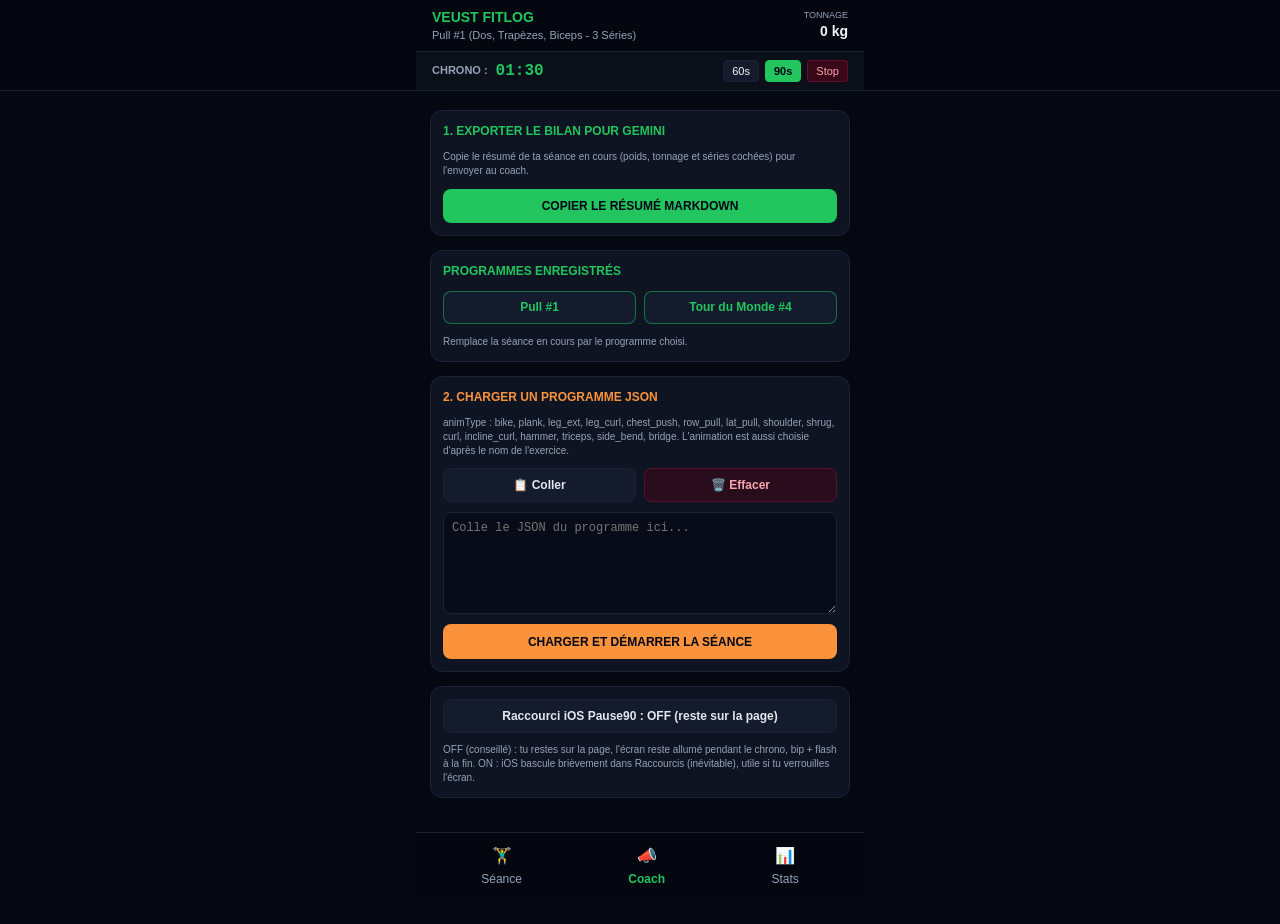
==== coach.html @ 62d5b499 "Add files via upload" ====
<!DOCTYPE html>
<html lang="fr">
<head>
<meta charset="UTF-8">
<meta name="viewport" content="width=device-width, initial-scale=1, viewport-fit=cover">
<title>Veust FitLog - Coach</title>
<link rel="stylesheet" href="style.css">
</head>
<body>
<main>
  <div class="card">
    <h2 class="c-title-green">1. Exporter le bilan pour Gemini</h2>
    <p class="hint">Copie le résumé de ta séance en cours (poids, tonnage et séries cochées) pour l'envoyer au coach.</p>
    <button onclick="copyMd()" class="btn-full btn-green">Copier le résumé Markdown</button>
    <p id="cf" class="msg" style="color:#22c55e">Résumé copié dans le presse-papiers !</p>
  </div>

  <div class="card">
    <h2 class="c-title-green">Programmes enregistrés</h2>
    <div class="act-row" id="progs"></div>
    <p class="hint">Remplace la séance en cours par le programme choisi.</p>
  </div>

  <div class="card">
    <h2 class="c-title-orange">2. Charger un programme JSON</h2>
    <p class="hint">animType : bike, plank, leg_ext, leg_curl, chest_push, row_pull, lat_pull, shoulder, shrug, curl, incline_curl, hammer, triceps, side_bend, bridge. L'animation est aussi choisie d'après le nom de l'exercice.</p>
    <div class="act-row">
      <button onclick="pasteJson()" class="btn-sub">📋 Coller</button>
      <button onclick="clearJson()" class="btn-sub btn-clear">🗑️ Effacer</button>
    </div>
    <textarea id="jb" rows="6" placeholder="Colle le JSON du programme ici..."></textarea>
    <button onclick="imp()" class="btn-full btn-orange">Charger et démarrer la séance</button>
    <p id="if" class="msg" style="color:#fb7185"></p>
  </div>

  <div class="card">
    <button id="iosBtn" onclick="setIos()" class="btn-sub"></button>
    <p class="hint">OFF (conseillé) : tu restes sur la page, l'écran reste allumé pendant le chrono, bip + flash à la fin. ON : iOS bascule brièvement dans Raccourcis (inévitable), utile si tu verrouilles l'écran.</p>
  </div>
</main>

<script src="common.js"></script>
<script>
mountShell("coach.html");
showIos();

$("progs").innerHTML=Object.keys(PROGRAMS).map(k=>`<button onclick="loadProg('${k}')" class="btn-sub btn-prog">${esc(PROGRAMS[k].label)}</button>`).join("");

function hasProgress(){return getProg().exercises.some(e=>e.sets.some(s=>s.done))}
function loadProg(k){
  if(hasProgress()&&!confirm("La séance en cours a des séries cochées. Les remplacer ?"))return;
  saveProg(fixTypes(PROGRAMS[k].make()));
  location.href="index.html";
}

function copyMd(){
  try{navigator.clipboard.writeText(mdFromProg(getProg()))}catch(e){}
  const f=$("cf");f.style.display="block";setTimeout(()=>f.style.display="none",3000);
}

async function pasteJson(){
  const f=$("if");f.style.display="none";
  try{$("jb").value=await navigator.clipboard.readText()}
  catch(e){$("jb").focus();f.innerText="Appuie dans la case puis sur « Coller » sur ton clavier iPhone.";f.style.display="block"}
}
function clearJson(){$("jb").value="";$("if").style.display="none";$("jb").focus()}

function imp(){
  const f=$("if");
  try{
    const raw=$("jb").value.trim().replace(/^```json/i,"").replace(/^```/,"").replace(/```$/,"").trim();
    const p=JSON.parse(raw);
    if(!Array.isArray(p.exercises))throw 0;
    if(hasProgress()&&!confirm("La séance en cours a des séries cochées. Les remplacer ?"))return;
    saveProg(normProg(p));
    location.href="index.html";
  }catch(e){f.innerText="Erreur : format JSON non valide.";f.style.display="block"}
}
</script>
</body>
</html>
---- style.css ----
:root{color-scheme:dark}
*{box-sizing:border-box;margin:0;padding:0}
body{background:#050811;color:#f1f5f9;font-family:-apple-system,BlinkMacSystemFont,"Segoe UI",Roboto,sans-serif;padding-bottom:7rem;line-height:1.4}
.green{color:#22c55e}.orange{color:#fb923c}

/* Header */
header{position:fixed;top:0;left:0;right:0;z-index:50;background:rgba(5,8,17,.95);backdrop-filter:blur(8px);-webkit-backdrop-filter:blur(8px);border-bottom:1px solid #1b2234;padding-top:env(safe-area-inset-top,0px)}
.h-top{padding:.5rem 1rem;max-width:28rem;margin:0 auto;display:flex;justify-content:space-between;align-items:center}
.h-title{font-size:.875rem;font-weight:700;color:#22c55e}
.h-sub{font-size:11px;color:#94a3b8}
.h-vol-lbl{font-size:9px;color:#94a3b8;text-transform:uppercase;display:block;text-align:right}
.h-vol-val{font-size:.875rem;font-weight:700;display:block;text-align:right}
.h-bot{background:#0b0f1a;border-top:1px solid #1b2234;padding:.5rem 1rem;max-width:28rem;margin:0 auto;display:flex;align-items:center;justify-content:space-between}
.t-wrap{display:flex;align-items:center;gap:.5rem}
.t-lbl{font-size:11px;font-weight:600;color:#94a3b8;text-transform:uppercase}
.t-val{font-family:ui-monospace,SFMono-Regular,Menlo,monospace;font-size:1rem;font-weight:700;color:#22c55e}
.t-lbl.orange,.t-val.orange{color:#fb923c}
.t-btns{display:flex;gap:.375rem}
.btn-t{padding:.25rem .5rem;border-radius:.25rem;font-size:11px;border:1px solid #1b2234;background:#141b2d;color:#f1f5f9;cursor:pointer}
.btn-t90{background:#22c55e;color:#020617;font-weight:700;border-color:#22c55e}
.btn-stop{background:rgba(76,5,25,.7);border-color:rgba(136,19,55,.6);color:#fda4af}
@keyframes flash{0%,100%{background:#0b0f1a}50%{background:#14532d}}
.flash{animation:flash .5s 4}
.spacer{height:calc(6rem + env(safe-area-inset-top,0px))}

/* Contenu */
main{padding:.875rem;max-width:28rem;margin:0 auto;display:flex;flex-direction:column;gap:.875rem}
.card{background:#0f1422;border:1px solid #1b2234;border-radius:.75rem;padding:.75rem;display:flex;flex-direction:column;gap:.65rem}
.row{display:flex;align-items:center;justify-content:space-between;gap:.5rem}
.c-title-green{font-weight:700;color:#22c55e;font-size:.75rem;text-transform:uppercase}
.c-title-orange{font-weight:700;color:#fb923c;font-size:.75rem;text-transform:uppercase}
.hint{font-size:10px;color:#94a3b8;line-height:1.4}
.msg{font-size:.75rem;text-align:center;display:none}
.act-row{display:grid;grid-template-columns:1fr 1fr;gap:.5rem}
.btn-sub{padding:.55rem;border-radius:.5rem;font-size:.75rem;font-weight:600;border:1px solid #1b2234;background:#141b2d;color:#e2e8f0;cursor:pointer}
.btn-prog{border-color:rgba(34,197,94,.5);color:#22c55e;font-weight:700}
.btn-clear{background:rgba(76,5,25,.45);border-color:rgba(136,19,55,.5);color:#fda4af}
.btn-full{width:100%;padding:.65rem;border-radius:.5rem;font-weight:700;font-size:.75rem;text-transform:uppercase;border:none;cursor:pointer}
.btn-green{background:#22c55e;color:#020617}
.btn-orange{background:#fb923c;color:#020617}
.btn-outline{width:100%;padding:.55rem;border:1px solid #1b2234;background:transparent;color:#94a3b8;border-radius:.5rem;font-size:.75rem;cursor:pointer}
textarea{width:100%;background:#080c18;border:1px solid #1b2234;border-radius:.5rem;padding:.5rem;font-size:.75rem;font-family:ui-monospace,SFMono-Regular,Menlo,monospace;color:#f1f5f9;resize:vertical}
.inp{background:#080c18;border:1px solid #1b2234;border-radius:.4rem;text-align:center;font-weight:700;font-size:.8rem;width:100%;padding:.3rem;color:#fff}
.bw{width:6rem;text-align:right;color:#22c55e;font-size:.875rem;padding:.25rem .5rem}

/* Séance */
.exh{display:flex;gap:.65rem;align-items:center}
.exh h3{font-size:.875rem;font-weight:700;line-height:1.2}
.exh .m{font-size:11px;color:#22c55e;font-weight:600}
.exh .n{font-size:10px;color:#cbd5e1;margin-top:.15rem}
.fig{width:7.5rem;height:5.6rem;background:#080c18;border:1px solid #1b2234;border-radius:.6rem;flex-shrink:0}
.hl{stroke:#ef4444;fill:none;stroke-linecap:round;animation:pm 1.5s infinite ease-in-out}
@keyframes pm{0%,100%{opacity:.3}50%{opacity:.95}}
.rest{display:flex;justify-content:space-between;align-items:center;background:#080c18;border:1px solid #1b2234;border-radius:.5rem;padding:.25rem .5rem;font-size:10px;color:#94a3b8;text-transform:uppercase;font-weight:600}
.pill{padding:.1rem .5rem;margin-left:.25rem;font-size:10px;font-weight:700;border-radius:.25rem;border:1px solid #1b2234;background:#141b2d;color:#cbd5e1;cursor:pointer}
.pill.on{background:#22c55e;color:#020617;border-color:#22c55e}
.set{display:grid;grid-template-columns:1.6rem 1fr 1fr auto;gap:.4rem;align-items:center;padding:.4rem 0;border-top:1px solid #1b2234}
.set .num{font-size:.75rem;font-weight:700;color:#94a3b8}
.set small{font-size:9px;color:#94a3b8;display:block;text-align:center}
.set .acts{display:flex;gap:.3rem;justify-content:flex-end;align-items:center}
.chk{width:2rem;height:2rem;border-radius:.5rem;border:1px solid #1b2234;background:#141b2d;color:#94a3b8;font-weight:700;cursor:pointer}
.chk.on{background:#22c55e;color:#020617;border-color:#22c55e}
.tm{padding:.3rem .5rem;border-radius:.4rem;border:1px solid rgba(251,146,60,.5);background:rgba(251,146,60,.2);color:#fb923c;font-size:11px;font-weight:700;cursor:pointer}

/* Stats */
.kpi-grid{display:grid;grid-template-columns:repeat(3,1fr);gap:.5rem}
.kpi-box{background:#0f1422;border:1px solid #1b2234;border-radius:.75rem;padding:.625rem;text-align:center}
.kpi-lbl{font-size:9px;color:#94a3b8;text-transform:uppercase;display:block;margin-bottom:.15rem}
.kpi-val{font-size:1rem;font-weight:700}
.sec-title{font-size:.75rem;font-weight:700;text-transform:uppercase;color:#cbd5e1}
.bar-item{margin-bottom:.6rem}.bar-item:last-child{margin-bottom:0}
.bar-meta{display:flex;justify-content:space-between;font-size:11px;margin-bottom:.25rem;gap:.5rem}
.bar-name{color:#cbd5e1;white-space:nowrap;overflow:hidden;text-overflow:ellipsis}
.bar-num{font-family:ui-monospace,SFMono-Regular,Menlo,monospace;font-weight:700;color:#22c55e;flex-shrink:0}
.bar-track{width:100%;height:.5rem;background:#080c18;border:1px solid #1b2234;border-radius:999px;overflow:hidden}
.bar-fill{height:100%;background:#22c55e;border-radius:999px}
.list-title{font-size:.75rem;font-weight:700;text-transform:uppercase;color:#94a3b8;padding:0 .25rem}
details.card summary{list-style:none;display:flex;justify-content:space-between;align-items:center;cursor:pointer}
details.card summary::-webkit-details-marker{display:none}
.s-date{font-size:10px;color:#22c55e;font-weight:700;text-transform:uppercase;display:block}
.s-title{font-size:.875rem;font-weight:700}
.s-vol{font-size:.75rem;font-family:ui-monospace,SFMono-Regular,Menlo,monospace;font-weight:700;color:#fb923c;display:block;text-align:right}
.s-det{font-size:10px;color:#94a3b8;display:block;text-align:right}
.s-body{margin-top:.2rem;padding-top:.625rem;border-top:1px solid #1b2234;display:flex;flex-direction:column;gap:.375rem;font-size:.75rem}
.ex-row{display:flex;justify-content:space-between;gap:.5rem}
.ex-name{color:#e2e8f0;font-weight:500}
.ex-sum{color:#94a3b8;font-family:ui-monospace,SFMono-Regular,Menlo,monospace;font-size:11px;text-align:right}
.s-note{font-size:11px;color:#fb923c;font-style:italic;padding-top:.25rem}

/* Navigation */
nav{position:fixed;bottom:0;left:0;right:0;background:rgba(5,8,17,.95);border-top:1px solid #1b2234;display:flex;justify-content:space-around;padding:.75rem;z-index:40;max-width:28rem;margin:0 auto;backdrop-filter:blur(8px);-webkit-backdrop-filter:blur(8px);padding-bottom:calc(.75rem + env(safe-area-inset-bottom,0px))}
nav a{text-decoration:none;font-size:.75rem;display:flex;flex-direction:column;align-items:center;gap:.25rem;color:#94a3b8}
nav a.active{color:#22c55e;font-weight:700}
nav .ico{font-size:1rem}
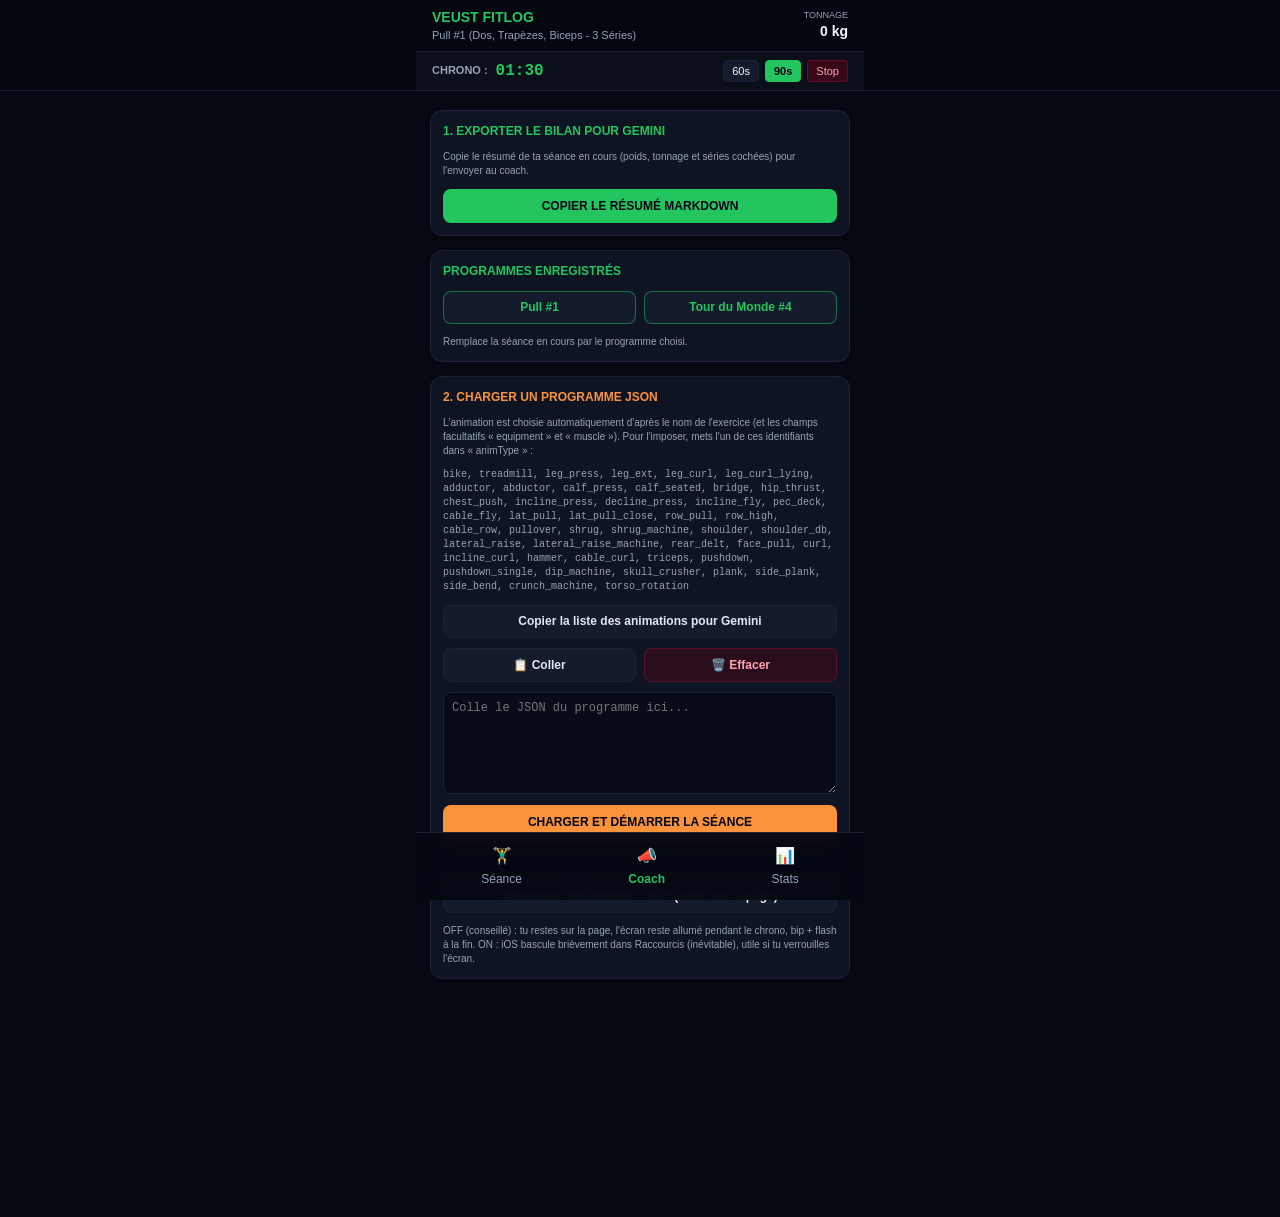
==== commit afd2f283: "Update JSON program loading and animation hints" ====
--- a/coach.html
+++ b/coach.html
@@ -23,7 +23,10 @@
 
   <div class="card">
     <h2 class="c-title-orange">2. Charger un programme JSON</h2>
-    <p class="hint">animType : bike, plank, leg_ext, leg_curl, chest_push, row_pull, lat_pull, shoulder, shrug, curl, incline_curl, hammer, triceps, side_bend, bridge. L'animation est aussi choisie d'après le nom de l'exercice.</p>
+    <p class="hint">L'animation est choisie automatiquement d'après le nom de l'exercice (et les champs facultatifs « equipment » et « muscle »). Pour l'imposer, mets l'un de ces identifiants dans « animType » :</p>
+    <p class="hint" id="animIds" style="font-family:ui-monospace,SFMono-Regular,Menlo,monospace;word-break:break-word"></p>
+    <button onclick="copyIds()" class="btn-sub">Copier la liste des animations pour Gemini</button>
+    <p id="cid" class="msg" style="color:#22c55e">Liste copiée !</p>
     <div class="act-row">
       <button onclick="pasteJson()" class="btn-sub">📋 Coller</button>
       <button onclick="clearJson()" class="btn-sub btn-clear">🗑️ Effacer</button>
@@ -40,11 +43,19 @@
 </main>
 
 <script src="common.js"></script>
+<script src="animations.js"></script>
 <script>
 mountShell("coach.html");
 showIos();
 
 $("progs").innerHTML=Object.keys(PROGRAMS).map(k=>`<button onclick="loadProg('${k}')" class="btn-sub btn-prog">${esc(PROGRAMS[k].label)}</button>`).join("");
+
+$("animIds").innerText=Anim.ids().join(", ");
+function copyIds(){
+  const txt="Valeurs possibles pour animType dans le JSON Veust FitLog :\n"+Anim.ids().map(id=>"- "+id+" : "+Anim.label(id)+" ("+Anim.group(id)+")").join("\n");
+  try{navigator.clipboard.writeText(txt)}catch(e){}
+  const f=$("cid");f.style.display="block";setTimeout(()=>f.style.display="none",3000);
+}
 
 function hasProgress(){return getProg().exercises.some(e=>e.sets.some(s=>s.done))}
 function loadProg(k){
--- a/style.css
+++ b/style.css
@@ -1,6 +1,6 @@
 :root{color-scheme:dark}
 *{box-sizing:border-box;margin:0;padding:0}
-body{background:#050811;color:#f1f5f9;font-family:-apple-system,BlinkMacSystemFont,"Segoe UI",Roboto,sans-serif;padding-bottom:7rem;line-height:1.4}
+html,body{background:#050811 !important;color:#f1f5f9 !important;font-family:-apple-system,BlinkMacSystemFont,"Segoe UI",Roboto,sans-serif !important;padding-bottom:7rem;line-height:1.4}
 .green{color:#22c55e}.orange{color:#fb923c}
 
 /* Header */
@@ -43,7 +43,7 @@
 .inp{background:#080c18;border:1px solid #1b2234;border-radius:.4rem;text-align:center;font-weight:700;font-size:.8rem;width:100%;padding:.3rem;color:#fff}
 .bw{width:6rem;text-align:right;color:#22c55e;font-size:.875rem;padding:.25rem .5rem}
 
-/* Séance */
+/* Séance & Animations */
 .exh{display:flex;gap:.65rem;align-items:center}
 .exh h3{font-size:.875rem;font-weight:700;line-height:1.2}
 .exh .m{font-size:11px;color:#22c55e;font-weight:600}
@@ -92,3 +92,54 @@
 nav a{text-decoration:none;font-size:.75rem;display:flex;flex-direction:column;align-items:center;gap:.25rem;color:#94a3b8}
 nav a.active{color:#22c55e;font-weight:700}
 nav .ico{font-size:1rem}
+
+/* ===== Vue Liste & Mode Focus 3D ===== */
+.prog-banner{background:#0b0f19;border:1px solid #1b2234;border-radius:.85rem;padding:.75rem;display:flex;align-items:center;gap:.85rem}
+.ring-sm-wrap{position:relative;width:56px;height:56px;flex-shrink:0;display:flex;align-items:center;justify-content:center}
+.ring-sm-txt{position:absolute;font-size:.75rem;font-weight:700;color:#fff}
+
+.ex-list-wrap{display:flex;flex-direction:column}
+.ex-list-item{display:flex;align-items:center;gap:.85rem;padding:.75rem .5rem;border-bottom:1px solid #141b2d;cursor:pointer;background:#080c18;border-radius:.5rem;margin-bottom:.35rem}
+.ex-list-item:active{background:#0f1422}
+.fig-thumb{width:4.6rem;height:3.6rem;background:#050811;border:1px solid #1b2234;border-radius:.6rem;flex-shrink:0}
+.ex-list-info{flex:1;min-width:0}
+.ex-list-info h3{font-size:.9rem;font-weight:600;color:#f8fafc;line-height:1.25}
+.ex-list-sub{font-size:.78rem;color:#94a3b8;margin-top:.2rem}
+.ex-list-pct{font-size:.78rem;font-weight:700;color:#64748b;flex-shrink:0}
+.ex-list-pct.done{color:#14b8a6}
+
+.btn-reset-prog{width:100%;padding:.8rem;border-radius:.65rem;border:1px solid #475569;background:rgba(15,20,34,.8);color:#f8fafc;font-weight:700;font-size:.8rem;letter-spacing:.03em;cursor:pointer}
+.btn-start-prog{width:100%;padding:.9rem;border-radius:.65rem;border:none;background:#14b8a6;color:#042f2e;font-weight:800;font-size:.85rem;letter-spacing:.03em;cursor:pointer}
+
+/* Mode Focus */
+.focus-top{display:flex;align-items:center;justify-content:space-between;padding:.2rem 0}
+.btn-circle{width:2.4rem;height:2.4rem;border-radius:999px;border:1px solid #1b2234;background:#111827;color:#cbd5e1;font-size:1.1rem;cursor:pointer}
+.btn-pill-nav{padding:.35rem .75rem;border-radius:999px;border:1px solid #1b2234;background:#111827;color:#e2e8f0;font-size:.9rem;font-weight:700;cursor:pointer}
+.btn-pill-nav:disabled{opacity:.3;cursor:default}
+.focus-step{font-size:.95rem;font-weight:700;color:#fff}
+
+.focus-stage{background:radial-gradient(circle at 50% 45%,#111827 0%,#050811 75%);border:1px solid #1b2234;border-radius:1rem;padding:.5rem;display:flex;justify-content:center;align-items:center}
+.fig-big{width:100%;max-width:19rem;height:13.5rem}
+.focus-title{font-size:1.15rem;font-weight:700;color:#fff;line-height:1.25}
+.focus-rec{font-size:.82rem;color:#94a3b8;margin-top:.2rem}
+.focus-note{font-size:.75rem;color:#14b8a6;margin-top:.25rem}
+.rest-inline{background:#141b2d;border:1px solid #1b2234;color:#22c55e;border-radius:.35rem;padding:.1rem .4rem;font-size:.75rem;font-weight:700;cursor:pointer}
+
+.rings-grid{display:grid;grid-template-columns:repeat(3,1fr);gap:.5rem;margin:.35rem 0;text-align:center}
+.ring-col{display:flex;flex-direction:column;align-items:center;gap:.35rem}
+.ring-box{position:relative;width:86px;height:86px;display:flex;align-items:center;justify-content:center}
+.ring-big-txt{position:absolute;font-size:1.1rem;font-weight:700;color:#fff}
+.ring-cap{font-size:.7rem;color:#94a3b8;line-height:1.2}
+
+.focus-input-bar{display:grid;grid-template-columns:1fr 1fr auto;gap:.5rem;align-items:stretch}
+.f-inp-box{background:#171c28;border:1px solid #262f45;border-radius:.65rem;padding:.4rem .5rem;display:flex;align-items:center;flex-direction:column;justify-content:center}
+.f-inp{background:transparent;border:none;color:#fff;font-size:1.05rem;font-weight:700;text-align:center;width:100%;outline:none}
+.f-inp-box span{font-size:.65rem;color:#94a3b8;margin-top:.1rem}
+.btn-plus{width:3.4rem;border-radius:.65rem;border:none;background:#14b8a6;color:#fff;font-size:1.75rem;font-weight:400;cursor:pointer;display:flex;align-items:center;justify-content:center}
+
+.hist-group{background:#111622;border:1px solid #1b2234;border-radius:.75rem;overflow:hidden;margin-bottom:.5rem}
+.hist-date{background:#1b2234;padding:.45rem .75rem;font-size:.8rem;font-weight:700;color:#fff}
+.hist-row{display:grid;grid-template-columns:2.2rem 1fr auto;padding:.55rem .75rem;border-top:1px solid #1b2234;font-size:.82rem;align-items:center;cursor:pointer}
+.hist-num{color:#64748b;font-weight:600}
+.hist-val{color:#cbd5e1;font-weight:500}
+.hist-time{color:#94a3b8;font-size:.75rem;font-family:ui-monospace,SFMono-Regular,Menlo,monospace}
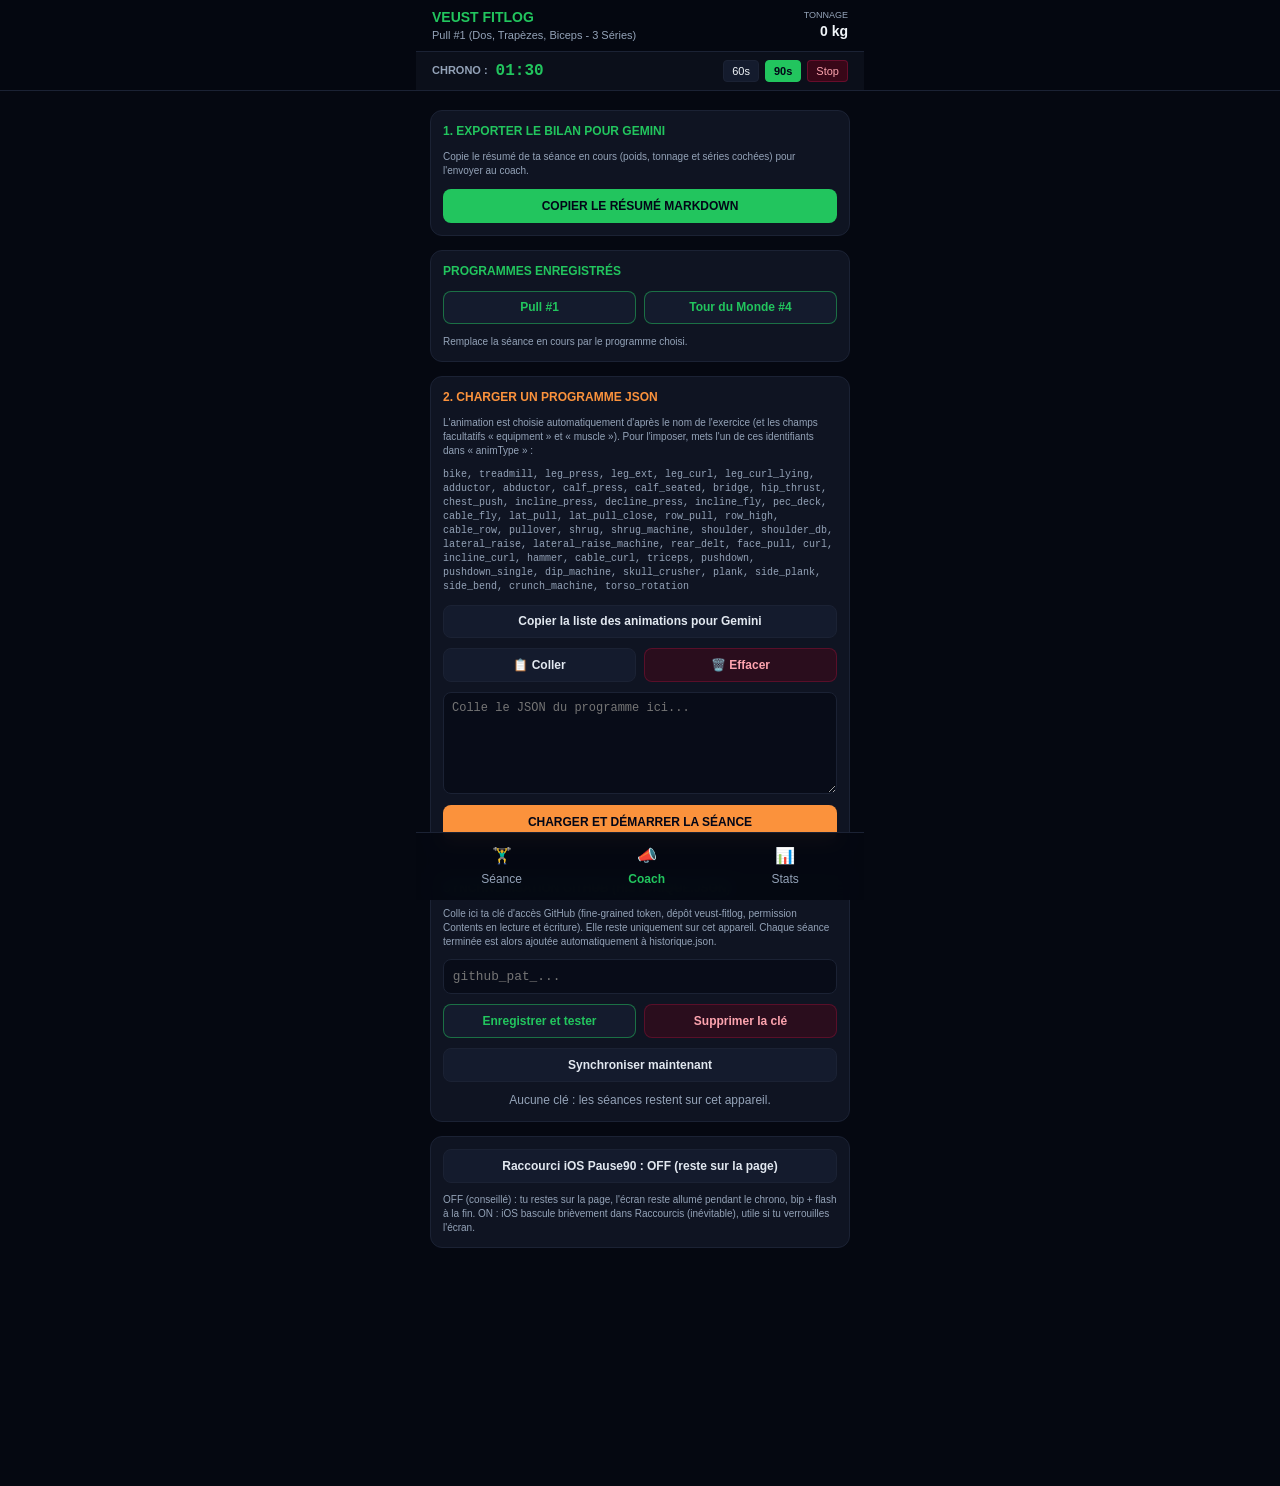
==== commit e808311a: "Add files via upload" ====
--- a/coach.html
+++ b/coach.html
@@ -37,6 +37,18 @@
   </div>
 
   <div class="card">
+    <h2 class="c-title-green">Synchronisation GitHub (historique.json)</h2>
+    <p class="hint">Colle ici ta clé d'accès GitHub (fine-grained token, dépôt veust-fitlog, permission Contents en lecture et écriture). Elle reste uniquement sur cet appareil. Chaque séance terminée est alors ajoutée automatiquement à historique.json.</p>
+    <input type="password" id="ghk" class="sel-in" placeholder="github_pat_..." autocomplete="off" autocapitalize="off" spellcheck="false" style="width:100%;background:#080c18;border:1px solid #1b2234;border-radius:.5rem;padding:.55rem;color:#f1f5f9;font-size:.8rem;font-family:ui-monospace,SFMono-Regular,Menlo,monospace">
+    <div class="act-row">
+      <button onclick="saveKey()" class="btn-sub btn-prog">Enregistrer et tester</button>
+      <button onclick="delKey()" class="btn-sub btn-clear">Supprimer la clé</button>
+    </div>
+    <button onclick="syncNow()" class="btn-sub">Synchroniser maintenant</button>
+    <p id="ghs" class="msg" style="display:block;color:#94a3b8"></p>
+  </div>
+
+  <div class="card">
     <button id="iosBtn" onclick="setIos()" class="btn-sub"></button>
     <p class="hint">OFF (conseillé) : tu restes sur la page, l'écran reste allumé pendant le chrono, bip + flash à la fin. ON : iOS bascule brièvement dans Raccourcis (inévitable), utile si tu verrouilles l'écran.</p>
   </div>
@@ -56,6 +68,32 @@
   try{navigator.clipboard.writeText(txt)}catch(e){}
   const f=$("cid");f.style.display="block";setTimeout(()=>f.style.display="none",3000);
 }
+
+/* ===== Clé GitHub ===== */
+function ghStatus(txt,col){const m=$("ghs");m.innerText=txt;m.style.color=col||"#94a3b8"}
+function showKey(){
+  const k=ghToken();
+  $("ghk").value="";
+  $("ghk").placeholder=k?"Clé enregistrée (…"+k.slice(-4)+")":"github_pat_...";
+  ghStatus(k?"Clé enregistrée sur cet appareil.":"Aucune clé : les séances restent sur cet appareil.");
+}
+async function syncNow(){
+  if(!ghToken()){ghStatus("Enregistre d'abord ta clé GitHub.","#fb923c");return}
+  ghStatus("Synchronisation en cours…");
+  const r=await syncHist();
+  if(r.ok)ghStatus(r.added?r.added+" séance"+(r.added>1?"s":"")+" ajoutée"+(r.added>1?"s":"")+" à historique.json ✅":"Tout est à jour : "+r.sessions.length+" séances dans historique.json ✅","#22c55e");
+  else ghStatus(r.msg,"#fb923c");
+}
+function saveKey(){
+  const v=$("ghk").value.trim();
+  if(!v){ghStatus("Colle ta clé dans la case avant d'enregistrer.","#fb923c");return}
+  lsSet(GK,v);showKey();syncNow();
+}
+function delKey(){
+  if(!ghToken()||!confirm("Supprimer la clé GitHub de cet appareil ?"))return;
+  lsDel(GK);showKey();
+}
+showKey();
 
 function hasProgress(){return getProg().exercises.some(e=>e.sets.some(s=>s.done))}
 function loadProg(k){
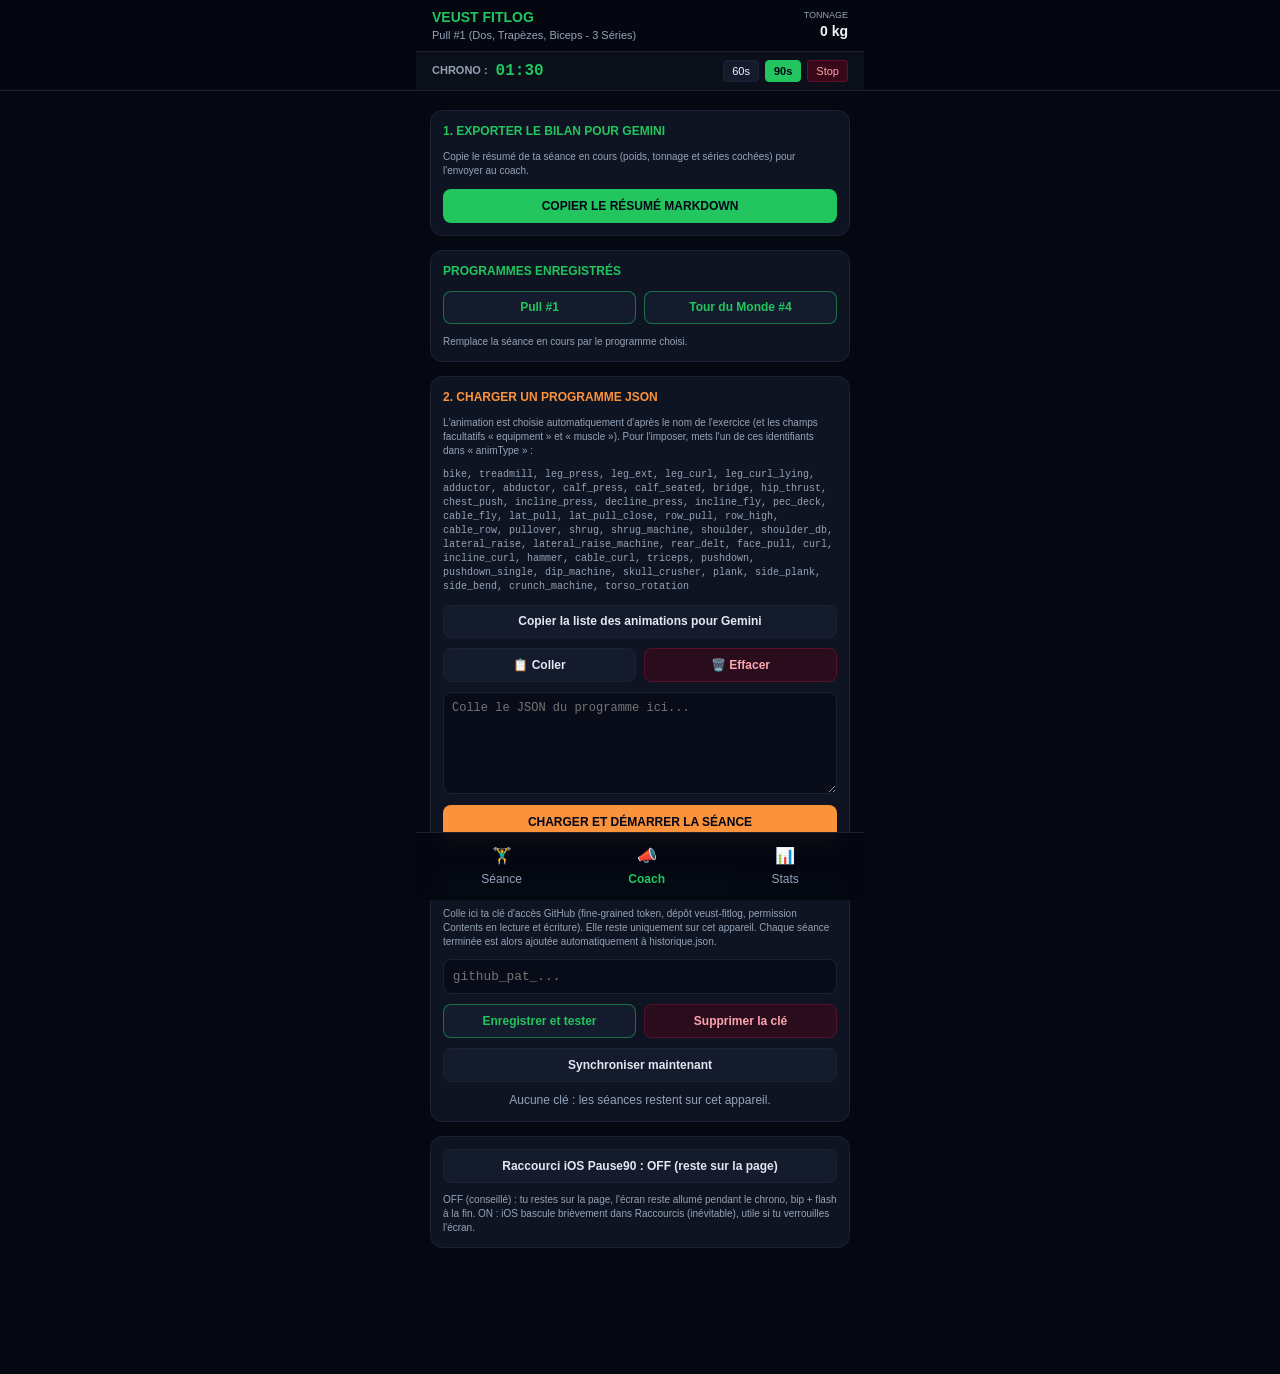
==== commit 85bc8ac9: "Add files via upload" ====
--- a/coach.html
+++ b/coach.html
@@ -4,6 +4,14 @@
 <meta charset="UTF-8">
 <meta name="viewport" content="width=device-width, initial-scale=1, viewport-fit=cover">
 <title>Veust FitLog - Coach</title>
+<link rel="manifest" href="manifest.webmanifest">
+<link rel="apple-touch-icon" href="icon-180.png">
+<link rel="icon" type="image/png" href="favicon.png">
+<meta name="theme-color" content="#050811">
+<meta name="apple-mobile-web-app-capable" content="yes">
+<meta name="mobile-web-app-capable" content="yes">
+<meta name="apple-mobile-web-app-status-bar-style" content="black-translucent">
+<meta name="apple-mobile-web-app-title" content="FitLog">
 <link rel="stylesheet" href="style.css">
 </head>
 <body>
--- a/style.css
+++ b/style.css
@@ -1,6 +1,6 @@
 :root{color-scheme:dark}
 *{box-sizing:border-box;margin:0;padding:0}
-html,body{background:#050811 !important;color:#f1f5f9 !important;font-family:-apple-system,BlinkMacSystemFont,"Segoe UI",Roboto,sans-serif !important;padding-bottom:7rem;line-height:1.4}
+body{background:#050811;color:#f1f5f9;font-family:-apple-system,BlinkMacSystemFont,"Segoe UI",Roboto,sans-serif;padding-bottom:7rem;line-height:1.4}
 .green{color:#22c55e}.orange{color:#fb923c}
 
 /* Header */
@@ -43,7 +43,7 @@
 .inp{background:#080c18;border:1px solid #1b2234;border-radius:.4rem;text-align:center;font-weight:700;font-size:.8rem;width:100%;padding:.3rem;color:#fff}
 .bw{width:6rem;text-align:right;color:#22c55e;font-size:.875rem;padding:.25rem .5rem}
 
-/* Séance & Animations */
+/* Séance */
 .exh{display:flex;gap:.65rem;align-items:center}
 .exh h3{font-size:.875rem;font-weight:700;line-height:1.2}
 .exh .m{font-size:11px;color:#22c55e;font-weight:600}
@@ -92,54 +92,3 @@
 nav a{text-decoration:none;font-size:.75rem;display:flex;flex-direction:column;align-items:center;gap:.25rem;color:#94a3b8}
 nav a.active{color:#22c55e;font-weight:700}
 nav .ico{font-size:1rem}
-
-/* ===== Vue Liste & Mode Focus 3D ===== */
-.prog-banner{background:#0b0f19;border:1px solid #1b2234;border-radius:.85rem;padding:.75rem;display:flex;align-items:center;gap:.85rem}
-.ring-sm-wrap{position:relative;width:56px;height:56px;flex-shrink:0;display:flex;align-items:center;justify-content:center}
-.ring-sm-txt{position:absolute;font-size:.75rem;font-weight:700;color:#fff}
-
-.ex-list-wrap{display:flex;flex-direction:column}
-.ex-list-item{display:flex;align-items:center;gap:.85rem;padding:.75rem .5rem;border-bottom:1px solid #141b2d;cursor:pointer;background:#080c18;border-radius:.5rem;margin-bottom:.35rem}
-.ex-list-item:active{background:#0f1422}
-.fig-thumb{width:4.6rem;height:3.6rem;background:#050811;border:1px solid #1b2234;border-radius:.6rem;flex-shrink:0}
-.ex-list-info{flex:1;min-width:0}
-.ex-list-info h3{font-size:.9rem;font-weight:600;color:#f8fafc;line-height:1.25}
-.ex-list-sub{font-size:.78rem;color:#94a3b8;margin-top:.2rem}
-.ex-list-pct{font-size:.78rem;font-weight:700;color:#64748b;flex-shrink:0}
-.ex-list-pct.done{color:#14b8a6}
-
-.btn-reset-prog{width:100%;padding:.8rem;border-radius:.65rem;border:1px solid #475569;background:rgba(15,20,34,.8);color:#f8fafc;font-weight:700;font-size:.8rem;letter-spacing:.03em;cursor:pointer}
-.btn-start-prog{width:100%;padding:.9rem;border-radius:.65rem;border:none;background:#14b8a6;color:#042f2e;font-weight:800;font-size:.85rem;letter-spacing:.03em;cursor:pointer}
-
-/* Mode Focus */
-.focus-top{display:flex;align-items:center;justify-content:space-between;padding:.2rem 0}
-.btn-circle{width:2.4rem;height:2.4rem;border-radius:999px;border:1px solid #1b2234;background:#111827;color:#cbd5e1;font-size:1.1rem;cursor:pointer}
-.btn-pill-nav{padding:.35rem .75rem;border-radius:999px;border:1px solid #1b2234;background:#111827;color:#e2e8f0;font-size:.9rem;font-weight:700;cursor:pointer}
-.btn-pill-nav:disabled{opacity:.3;cursor:default}
-.focus-step{font-size:.95rem;font-weight:700;color:#fff}
-
-.focus-stage{background:radial-gradient(circle at 50% 45%,#111827 0%,#050811 75%);border:1px solid #1b2234;border-radius:1rem;padding:.5rem;display:flex;justify-content:center;align-items:center}
-.fig-big{width:100%;max-width:19rem;height:13.5rem}
-.focus-title{font-size:1.15rem;font-weight:700;color:#fff;line-height:1.25}
-.focus-rec{font-size:.82rem;color:#94a3b8;margin-top:.2rem}
-.focus-note{font-size:.75rem;color:#14b8a6;margin-top:.25rem}
-.rest-inline{background:#141b2d;border:1px solid #1b2234;color:#22c55e;border-radius:.35rem;padding:.1rem .4rem;font-size:.75rem;font-weight:700;cursor:pointer}
-
-.rings-grid{display:grid;grid-template-columns:repeat(3,1fr);gap:.5rem;margin:.35rem 0;text-align:center}
-.ring-col{display:flex;flex-direction:column;align-items:center;gap:.35rem}
-.ring-box{position:relative;width:86px;height:86px;display:flex;align-items:center;justify-content:center}
-.ring-big-txt{position:absolute;font-size:1.1rem;font-weight:700;color:#fff}
-.ring-cap{font-size:.7rem;color:#94a3b8;line-height:1.2}
-
-.focus-input-bar{display:grid;grid-template-columns:1fr 1fr auto;gap:.5rem;align-items:stretch}
-.f-inp-box{background:#171c28;border:1px solid #262f45;border-radius:.65rem;padding:.4rem .5rem;display:flex;align-items:center;flex-direction:column;justify-content:center}
-.f-inp{background:transparent;border:none;color:#fff;font-size:1.05rem;font-weight:700;text-align:center;width:100%;outline:none}
-.f-inp-box span{font-size:.65rem;color:#94a3b8;margin-top:.1rem}
-.btn-plus{width:3.4rem;border-radius:.65rem;border:none;background:#14b8a6;color:#fff;font-size:1.75rem;font-weight:400;cursor:pointer;display:flex;align-items:center;justify-content:center}
-
-.hist-group{background:#111622;border:1px solid #1b2234;border-radius:.75rem;overflow:hidden;margin-bottom:.5rem}
-.hist-date{background:#1b2234;padding:.45rem .75rem;font-size:.8rem;font-weight:700;color:#fff}
-.hist-row{display:grid;grid-template-columns:2.2rem 1fr auto;padding:.55rem .75rem;border-top:1px solid #1b2234;font-size:.82rem;align-items:center;cursor:pointer}
-.hist-num{color:#64748b;font-weight:600}
-.hist-val{color:#cbd5e1;font-weight:500}
-.hist-time{color:#94a3b8;font-size:.75rem;font-family:ui-monospace,SFMono-Regular,Menlo,monospace}
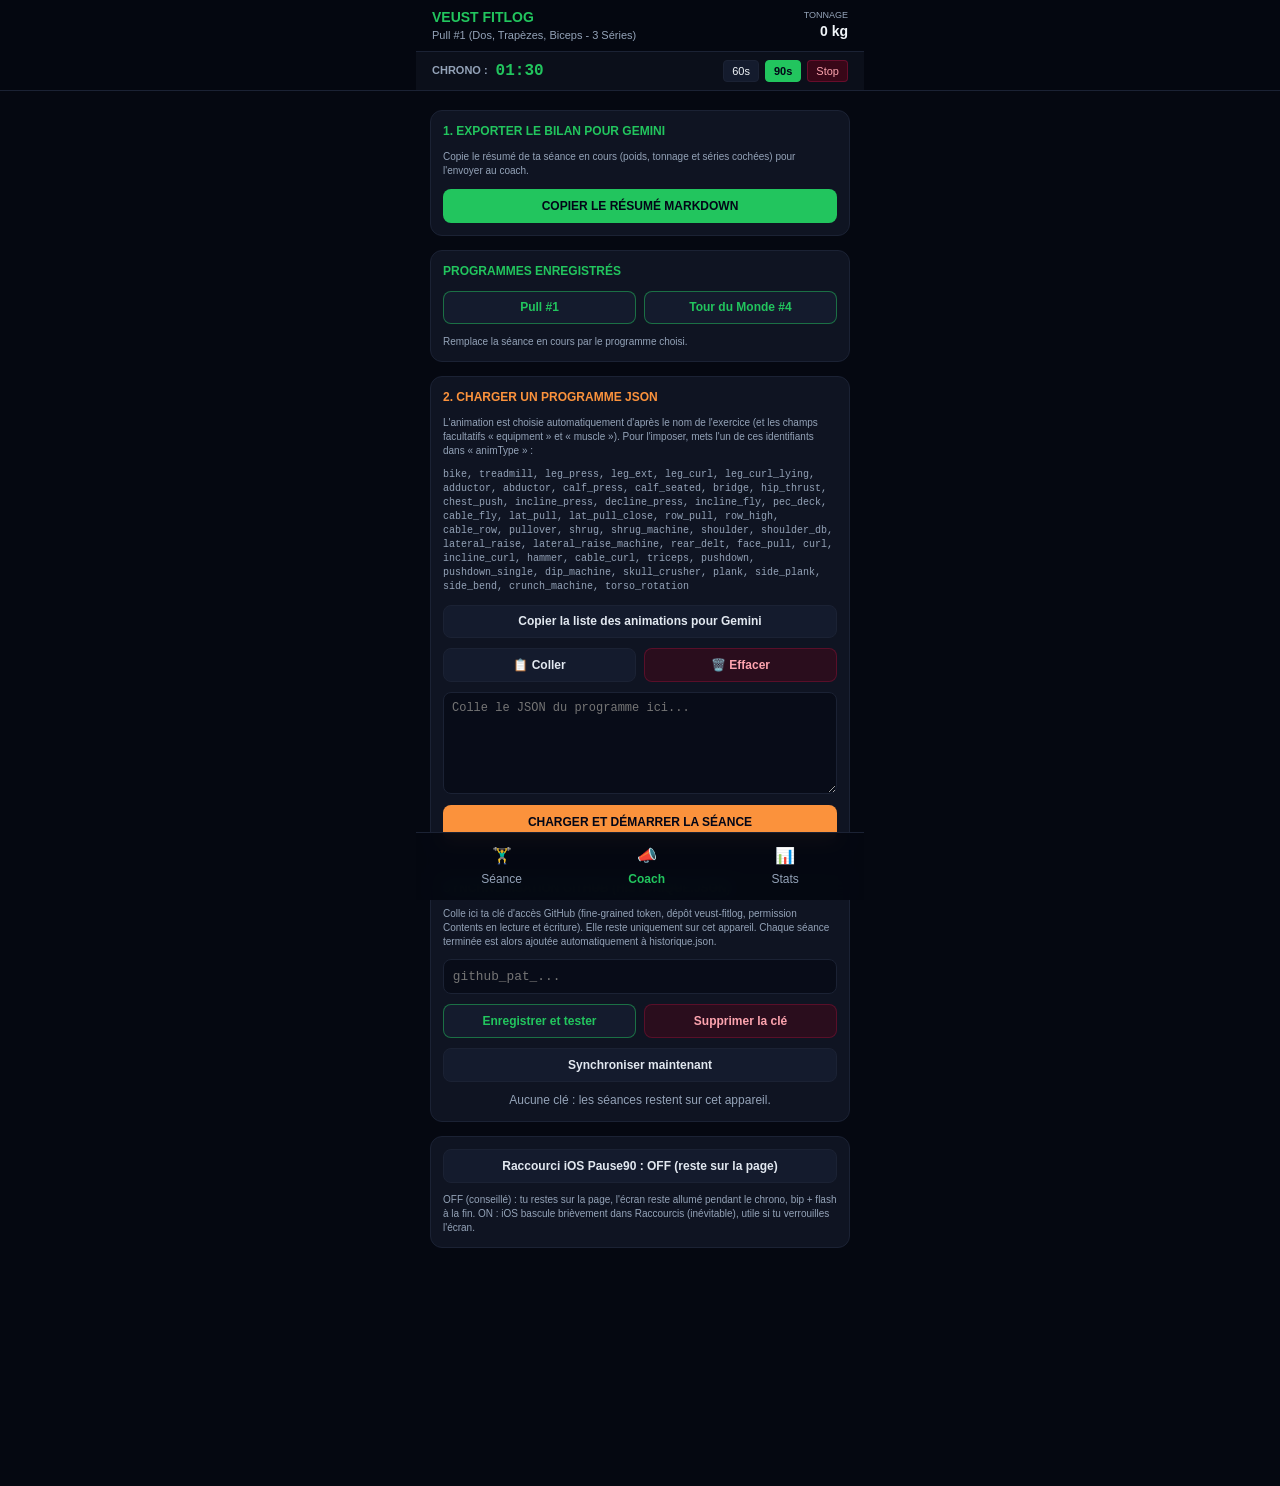
==== commit 198ca356: "V1.0.0.02" ====
--- a/coach.html
+++ b/coach.html
@@ -4,7 +4,7 @@
 <meta charset="UTF-8">
 <meta name="viewport" content="width=device-width, initial-scale=1, viewport-fit=cover">
 <title>Veust FitLog - Coach</title>
-<link rel="manifest" href="manifest.webmanifest">
+<link rel="manifest" href="manifest.webmanifest?v=4">
 <link rel="apple-touch-icon" href="icon-180.png">
 <link rel="icon" type="image/png" href="favicon.png">
 <meta name="theme-color" content="#050811">
@@ -12,7 +12,7 @@
 <meta name="mobile-web-app-capable" content="yes">
 <meta name="apple-mobile-web-app-status-bar-style" content="black-translucent">
 <meta name="apple-mobile-web-app-title" content="FitLog">
-<link rel="stylesheet" href="style.css">
+<link rel="stylesheet" href="style.css?v=4">
 </head>
 <body>
 <main>
@@ -62,8 +62,8 @@
   </div>
 </main>
 
-<script src="common.js"></script>
-<script src="animations.js"></script>
+<script src="common.js?v=4"></script>
+<script src="animations.js?v=4"></script>
 <script>
 mountShell("coach.html");
 showIos();
--- a/style.css
+++ b/style.css
@@ -1,6 +1,6 @@
 :root{color-scheme:dark}
 *{box-sizing:border-box;margin:0;padding:0}
-body{background:#050811;color:#f1f5f9;font-family:-apple-system,BlinkMacSystemFont,"Segoe UI",Roboto,sans-serif;padding-bottom:7rem;line-height:1.4}
+html,body{background:#050811 !important;color:#f1f5f9 !important;font-family:-apple-system,BlinkMacSystemFont,"Segoe UI",Roboto,sans-serif !important;padding-bottom:7rem;line-height:1.4}
 .green{color:#22c55e}.orange{color:#fb923c}
 
 /* Header */
@@ -43,7 +43,7 @@
 .inp{background:#080c18;border:1px solid #1b2234;border-radius:.4rem;text-align:center;font-weight:700;font-size:.8rem;width:100%;padding:.3rem;color:#fff}
 .bw{width:6rem;text-align:right;color:#22c55e;font-size:.875rem;padding:.25rem .5rem}
 
-/* Séance */
+/* Séance & Animations */
 .exh{display:flex;gap:.65rem;align-items:center}
 .exh h3{font-size:.875rem;font-weight:700;line-height:1.2}
 .exh .m{font-size:11px;color:#22c55e;font-weight:600}
@@ -92,3 +92,54 @@
 nav a{text-decoration:none;font-size:.75rem;display:flex;flex-direction:column;align-items:center;gap:.25rem;color:#94a3b8}
 nav a.active{color:#22c55e;font-weight:700}
 nav .ico{font-size:1rem}
+
+/* ===== Vue Liste & Mode Focus 3D ===== */
+.prog-banner{background:#0b0f19;border:1px solid #1b2234;border-radius:.85rem;padding:.75rem;display:flex;align-items:center;gap:.85rem}
+.ring-sm-wrap{position:relative;width:56px;height:56px;flex-shrink:0;display:flex;align-items:center;justify-content:center}
+.ring-sm-txt{position:absolute;font-size:.75rem;font-weight:700;color:#fff}
+
+.ex-list-wrap{display:flex;flex-direction:column}
+.ex-list-item{display:flex;align-items:center;gap:.85rem;padding:.75rem .5rem;border-bottom:1px solid #141b2d;cursor:pointer;background:#080c18;border-radius:.5rem;margin-bottom:.35rem}
+.ex-list-item:active{background:#0f1422}
+.fig-thumb{width:4.6rem;height:3.6rem;background:#050811;border:1px solid #1b2234;border-radius:.6rem;flex-shrink:0}
+.ex-list-info{flex:1;min-width:0}
+.ex-list-info h3{font-size:.9rem;font-weight:600;color:#f8fafc;line-height:1.25}
+.ex-list-sub{font-size:.78rem;color:#94a3b8;margin-top:.2rem}
+.ex-list-pct{font-size:.78rem;font-weight:700;color:#64748b;flex-shrink:0}
+.ex-list-pct.done{color:#14b8a6}
+
+.btn-reset-prog{width:100%;padding:.8rem;border-radius:.65rem;border:1px solid #475569;background:rgba(15,20,34,.8);color:#f8fafc;font-weight:700;font-size:.8rem;letter-spacing:.03em;cursor:pointer}
+.btn-start-prog{width:100%;padding:.9rem;border-radius:.65rem;border:none;background:#14b8a6;color:#042f2e;font-weight:800;font-size:.85rem;letter-spacing:.03em;cursor:pointer}
+
+/* Mode Focus */
+.focus-top{display:flex;align-items:center;justify-content:space-between;padding:.2rem 0}
+.btn-circle{width:2.4rem;height:2.4rem;border-radius:999px;border:1px solid #1b2234;background:#111827;color:#cbd5e1;font-size:1.1rem;cursor:pointer}
+.btn-pill-nav{padding:.35rem .75rem;border-radius:999px;border:1px solid #1b2234;background:#111827;color:#e2e8f0;font-size:.9rem;font-weight:700;cursor:pointer}
+.btn-pill-nav:disabled{opacity:.3;cursor:default}
+.focus-step{font-size:.95rem;font-weight:700;color:#fff}
+
+.focus-stage{background:radial-gradient(circle at 50% 45%,#111827 0%,#050811 75%);border:1px solid #1b2234;border-radius:1rem;padding:.5rem;display:flex;justify-content:center;align-items:center}
+.fig-big{width:100%;max-width:19rem;height:13.5rem}
+.focus-title{font-size:1.15rem;font-weight:700;color:#fff;line-height:1.25}
+.focus-rec{font-size:.82rem;color:#94a3b8;margin-top:.2rem}
+.focus-note{font-size:.75rem;color:#14b8a6;margin-top:.25rem}
+.rest-inline{background:#141b2d;border:1px solid #1b2234;color:#22c55e;border-radius:.35rem;padding:.1rem .4rem;font-size:.75rem;font-weight:700;cursor:pointer}
+
+.rings-grid{display:grid;grid-template-columns:repeat(3,1fr);gap:.5rem;margin:.35rem 0;text-align:center}
+.ring-col{display:flex;flex-direction:column;align-items:center;gap:.35rem}
+.ring-box{position:relative;width:86px;height:86px;display:flex;align-items:center;justify-content:center}
+.ring-big-txt{position:absolute;font-size:1.1rem;font-weight:700;color:#fff}
+.ring-cap{font-size:.7rem;color:#94a3b8;line-height:1.2}
+
+.focus-input-bar{display:grid;grid-template-columns:1fr 1fr auto;gap:.5rem;align-items:stretch}
+.f-inp-box{background:#171c28;border:1px solid #262f45;border-radius:.65rem;padding:.4rem .5rem;display:flex;align-items:center;flex-direction:column;justify-content:center}
+.f-inp{background:transparent;border:none;color:#fff;font-size:1.05rem;font-weight:700;text-align:center;width:100%;outline:none}
+.f-inp-box span{font-size:.65rem;color:#94a3b8;margin-top:.1rem}
+.btn-plus{width:3.4rem;border-radius:.65rem;border:none;background:#14b8a6;color:#fff;font-size:1.75rem;font-weight:400;cursor:pointer;display:flex;align-items:center;justify-content:center}
+
+.hist-group{background:#111622;border:1px solid #1b2234;border-radius:.75rem;overflow:hidden;margin-bottom:.5rem}
+.hist-date{background:#1b2234;padding:.45rem .75rem;font-size:.8rem;font-weight:700;color:#fff}
+.hist-row{display:grid;grid-template-columns:2.2rem 1fr auto;padding:.55rem .75rem;border-top:1px solid #1b2234;font-size:.82rem;align-items:center;cursor:pointer}
+.hist-num{color:#64748b;font-weight:600}
+.hist-val{color:#cbd5e1;font-weight:500}
+.hist-time{color:#94a3b8;font-size:.75rem;font-family:ui-monospace,SFMono-Regular,Menlo,monospace}
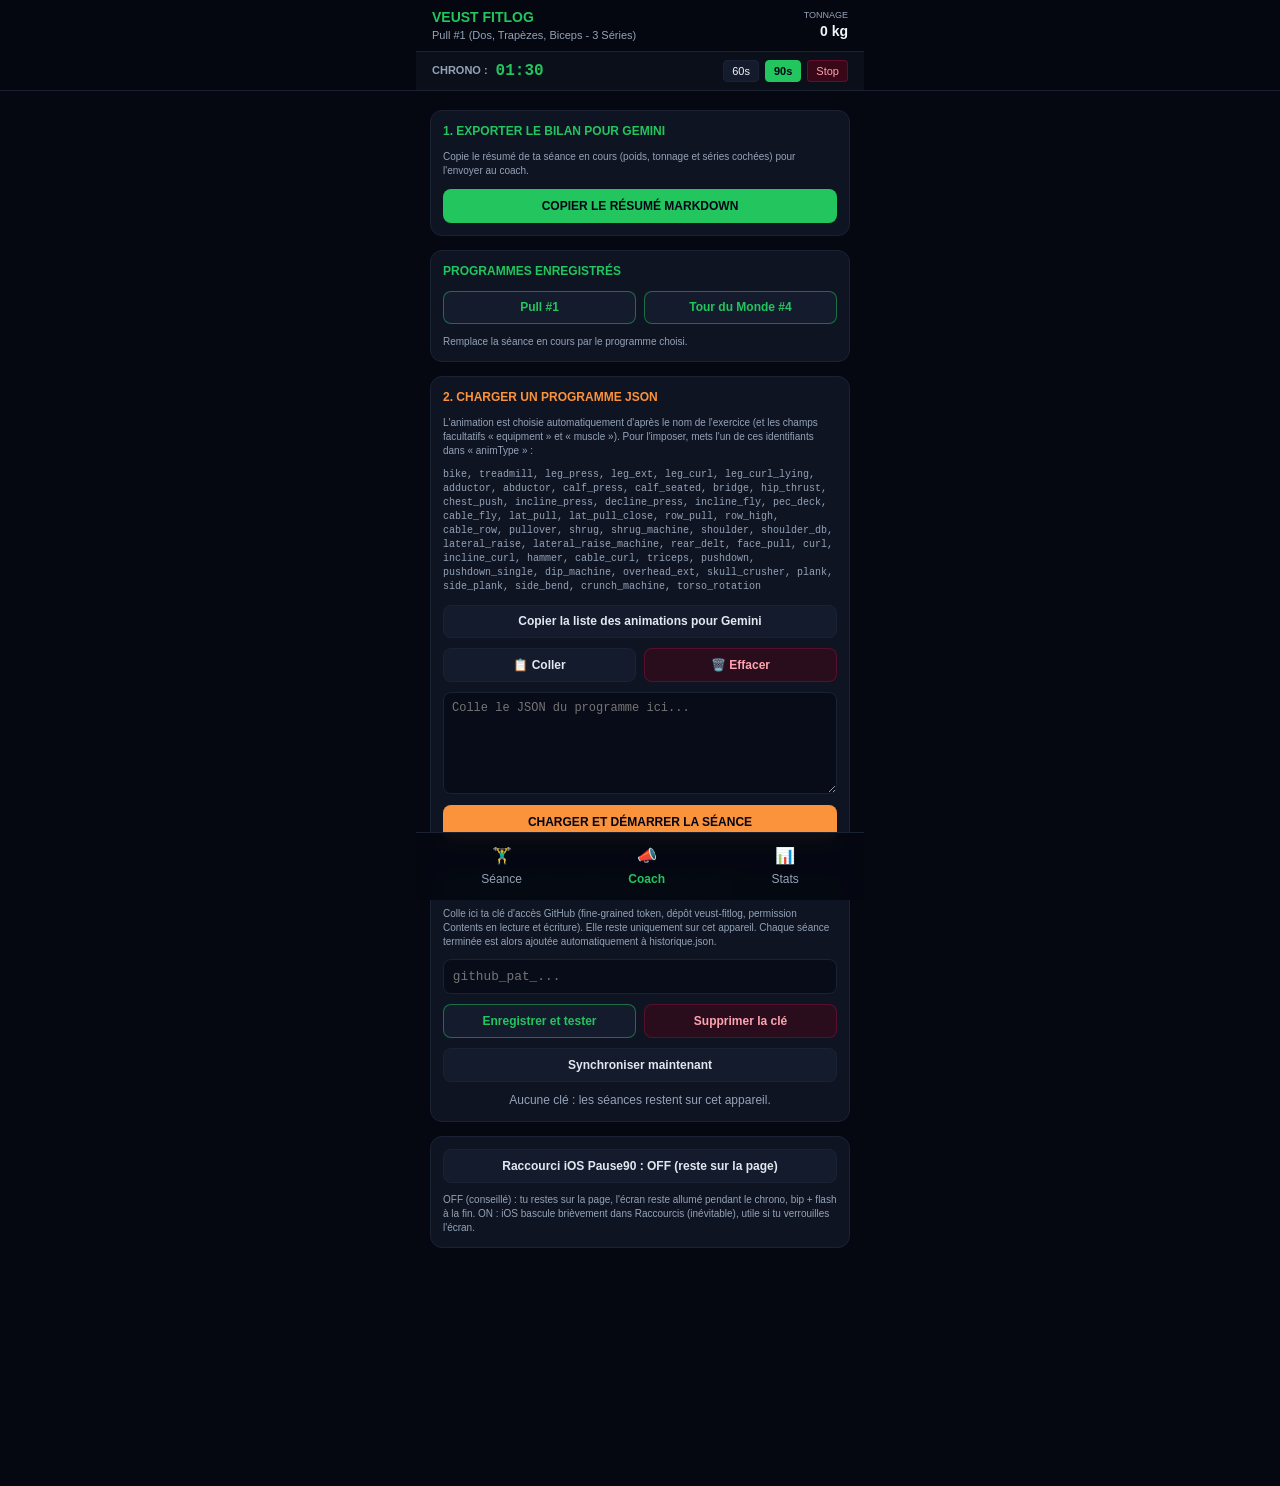
==== commit 3ef5212c: "Add files via upload" ====
--- a/coach.html
+++ b/coach.html
@@ -4,7 +4,7 @@
 <meta charset="UTF-8">
 <meta name="viewport" content="width=device-width, initial-scale=1, viewport-fit=cover">
 <title>Veust FitLog - Coach</title>
-<link rel="manifest" href="manifest.webmanifest?v=4">
+<link rel="manifest" href="manifest.webmanifest?v=5">
 <link rel="apple-touch-icon" href="icon-180.png">
 <link rel="icon" type="image/png" href="favicon.png">
 <meta name="theme-color" content="#050811">
@@ -12,7 +12,7 @@
 <meta name="mobile-web-app-capable" content="yes">
 <meta name="apple-mobile-web-app-status-bar-style" content="black-translucent">
 <meta name="apple-mobile-web-app-title" content="FitLog">
-<link rel="stylesheet" href="style.css?v=4">
+<link rel="stylesheet" href="style.css?v=5">
 </head>
 <body>
 <main>
@@ -62,8 +62,8 @@
   </div>
 </main>
 
-<script src="common.js?v=4"></script>
-<script src="animations.js?v=4"></script>
+<script src="common.js?v=5"></script>
+<script src="animations.js?v=5"></script>
 <script>
 mountShell("coach.html");
 showIos();
@@ -122,16 +122,57 @@
 }
 function clearJson(){$("jb").value="";$("if").style.display="none";$("jb").focus()}
 
+/* ===== Import JSON : format de l'appli ET format Gemini =====
+   Format Gemini : liste de programmes, "sets": 3, "reps": "10-12", "rest": 90, "notes": "..."
+   Les séries sont créées une par une ; pour une fourchette de reps, l'objectif est le haut de la fourchette. */
+let PENDING=[];
+function parseReps(r){
+  const t=String(r==null?"":r).toLowerCase();
+  const n=(t.match(/\d+(?:[.,]\d+)?/g)||[]).map(x=>parseFloat(x.replace(",",".")));
+  const unit=/min/.test(t)?"min":/\d\s*(s|sec|seconde)/.test(t)?"sec":"reps";
+  return{reps:n.length?Math.round(Math.max(...n)):12,unit,range:n.length>1?t.replace(/\s/g,""):""};
+}
+function fromAny(p,i){
+  const exs=(p.exercises||p.exercices||[]).map(e=>{
+    let sets;
+    if(Array.isArray(e.sets))sets=e.sets;
+    else{
+      const n=Math.max(1,parseInt(e.sets||e.series)||3),r=parseReps(e.reps),w=[].concat(e.weight??0);
+      sets=Array.from({length:n},(_,k)=>({weight:parseFloat(w[k]??w[0])||0,reps:r.reps,unit:e.unit||r.unit}));
+      if(r.range)e._range=r.range;
+    }
+    const note=e.note||e.notes||"";
+    return{
+      name:e.name||e.nom||"Exercice",muscle:e.muscle||e.muscles||"",equipment:e.equipment||e.materiel||"",
+      animType:e.animType||"",restSec:e.restSec??e.rest??e.repos??90,
+      note:e._range?`Objectif ${e._range} reps. ${note}`.trim():note,
+      sets
+    };
+  });
+  return normProg({title:p.title||p.name||p.nom||`Séance ${i+1}`,exercises:exs});
+}
+function readJson(){
+  const raw=$("jb").value.trim().replace(/^```(?:json)?/i,"").replace(/```$/,"").trim();
+  const d=JSON.parse(raw);
+  const list=Array.isArray(d)?d:Array.isArray(d.programs)?d.programs:Array.isArray(d.programmes)?d.programmes:[d];
+  const progs=list.filter(p=>p&&Array.isArray(p.exercises||p.exercices)).map(fromAny).filter(p=>p.exercises.length);
+  if(!progs.length)throw 0;
+  return progs;
+}
+function startProg(i){
+  if(hasProgress()&&!confirm("La séance en cours a des séries cochées. Les remplacer ?"))return;
+  saveProg(PENDING[i]);
+  location.href="index.html";
+}
 function imp(){
-  const f=$("if");
-  try{
-    const raw=$("jb").value.trim().replace(/^```json/i,"").replace(/^```/,"").replace(/```$/,"").trim();
-    const p=JSON.parse(raw);
-    if(!Array.isArray(p.exercises))throw 0;
-    if(hasProgress()&&!confirm("La séance en cours a des séries cochées. Les remplacer ?"))return;
-    saveProg(normProg(p));
-    location.href="index.html";
-  }catch(e){f.innerText="Erreur : format JSON non valide.";f.style.display="block"}
+  const f=$("if");f.style.display="none";
+  try{PENDING=readJson()}
+  catch(e){f.style.color="#fb7185";f.innerText="Erreur : format JSON non valide.";f.style.display="block";return}
+  if(PENDING.length===1)return startProg(0);
+  f.style.color="#94a3b8";
+  f.innerHTML="Le JSON contient "+PENDING.length+" séances, choisis laquelle démarrer :<div style='display:flex;flex-direction:column;gap:.4rem;margin-top:.5rem'>"
+    +PENDING.map((p,i)=>`<button onclick="startProg(${i})" class="btn-sub btn-prog">${esc(p.title)} (${p.exercises.length} exercices)</button>`).join("")+"</div>";
+  f.style.display="block";
 }
 </script>
 </body>
